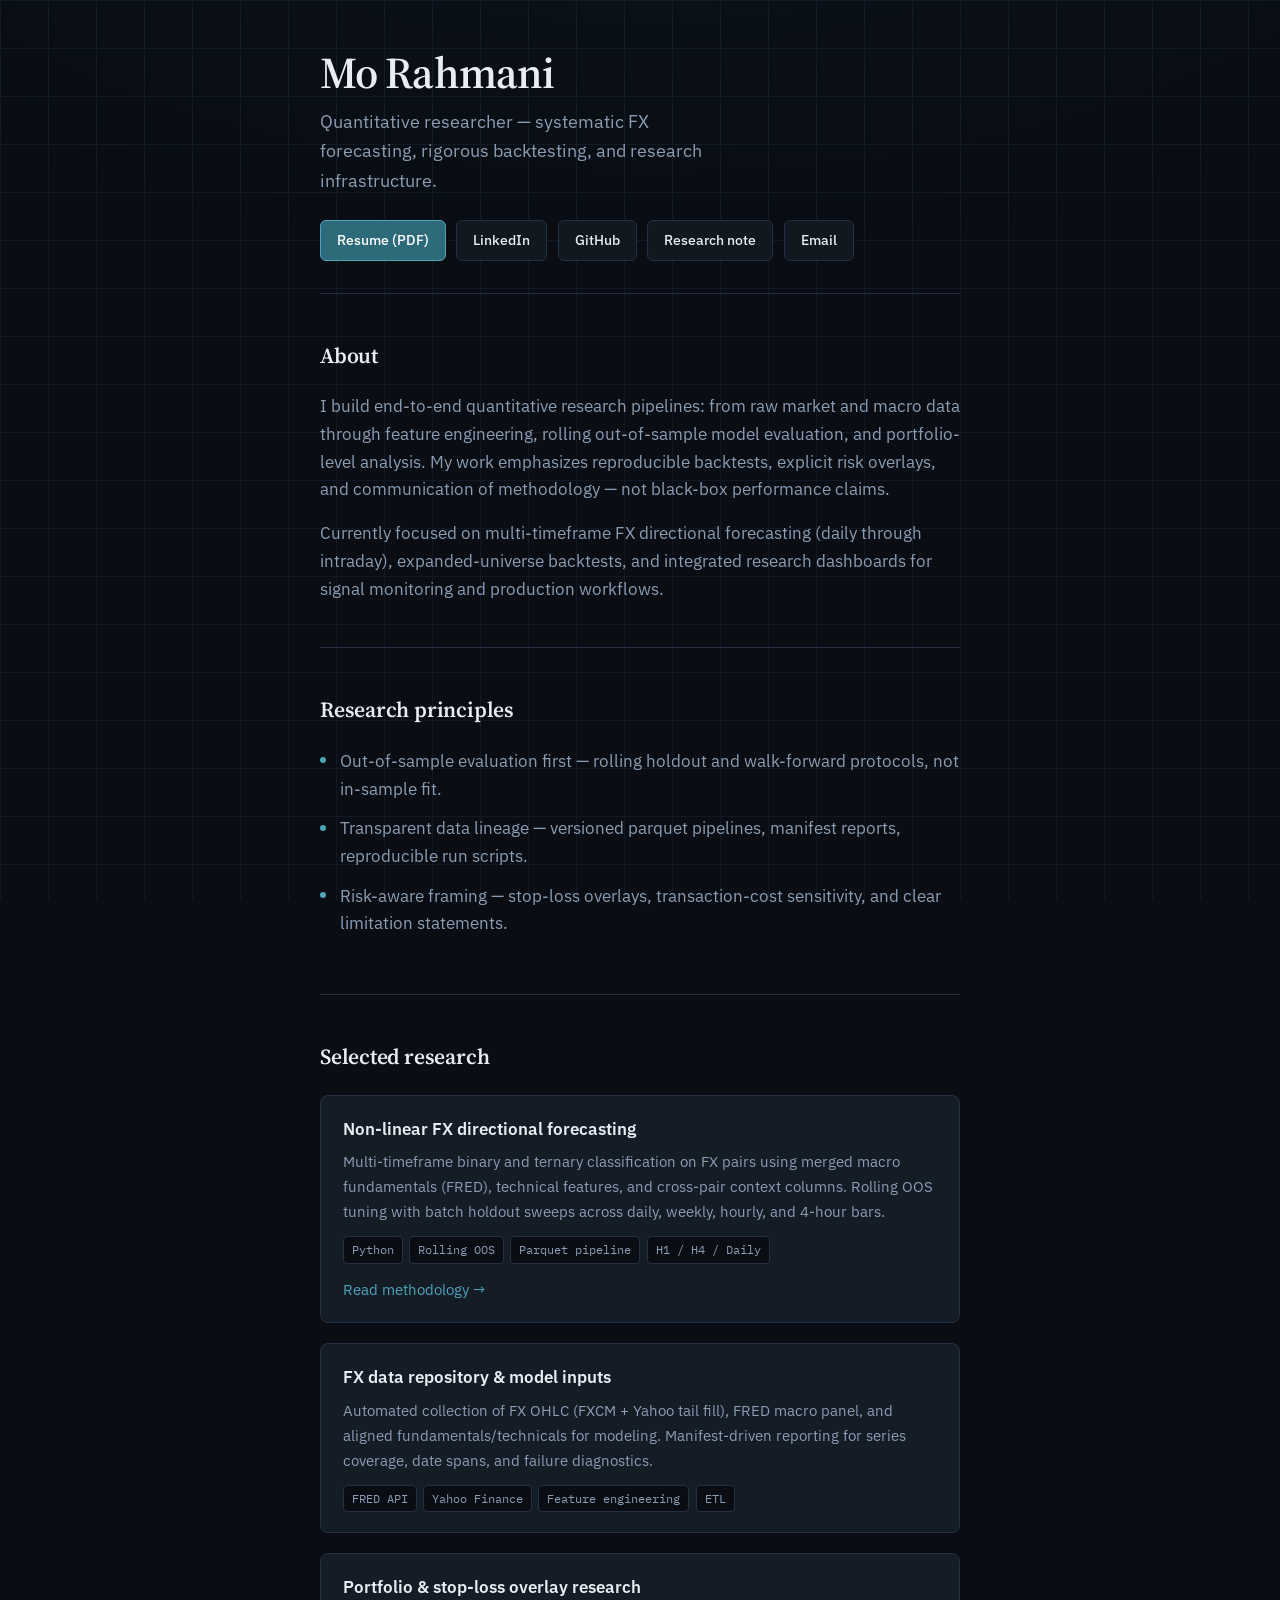
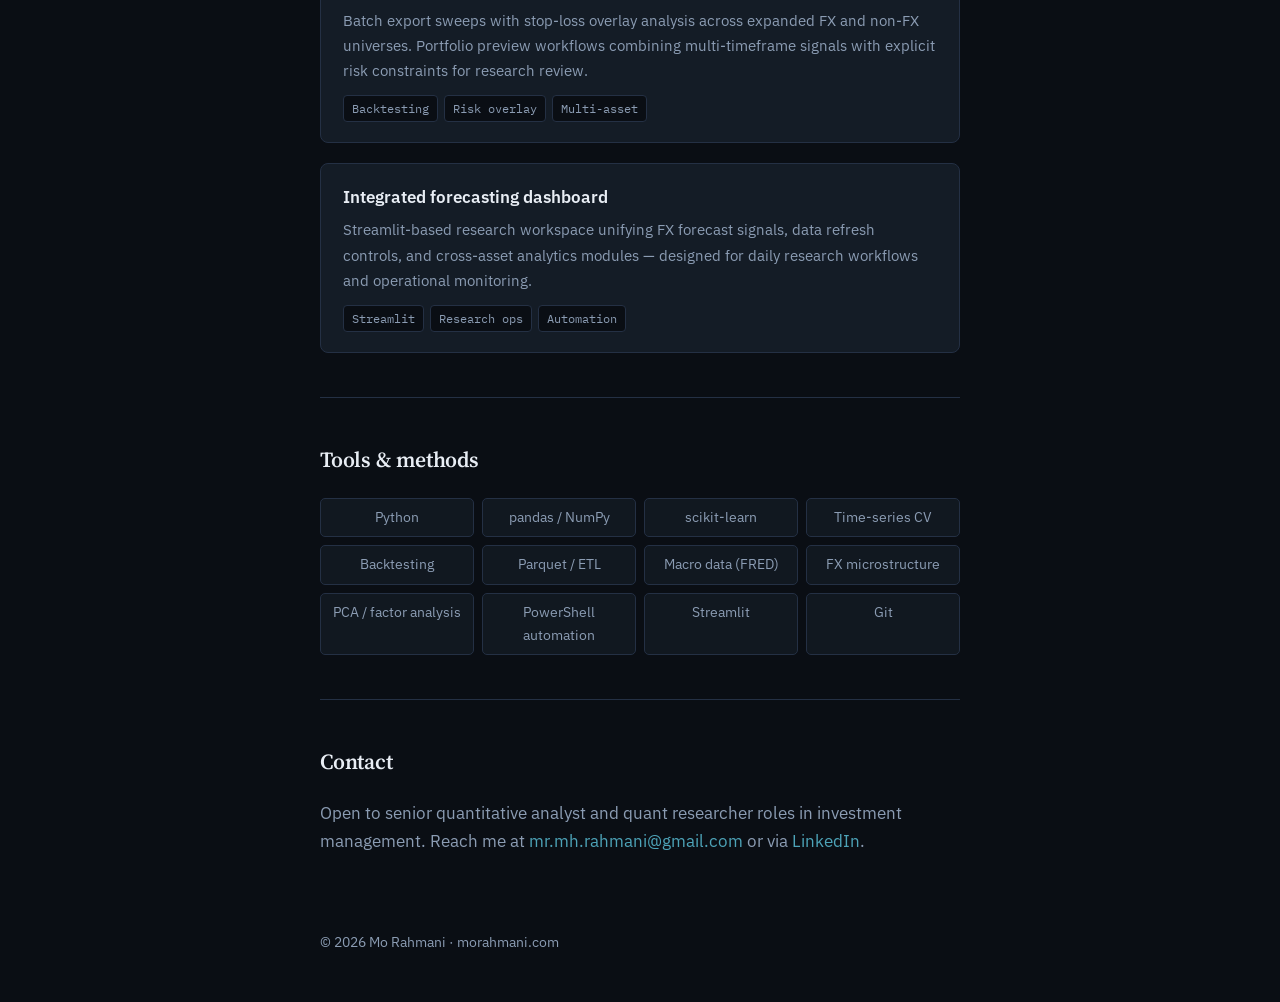
==== website/index.html @ 46ac47eb "Initial commit — morahmani.com" ====
<!DOCTYPE html>
<html lang="en">
<head>
  <meta charset="UTF-8">
  <meta name="viewport" content="width=device-width, initial-scale=1.0">
  <meta name="description" content="Mo Rahmani — quantitative researcher focused on systematic FX forecasting, backtesting, and portfolio research.">
  <title>Mo Rahmani — Quantitative Research</title>
  <link rel="preconnect" href="https://fonts.googleapis.com">
  <link rel="preconnect" href="https://fonts.gstatic.com" crossorigin>
  <link href="https://fonts.googleapis.com/css2?family=IBM+Plex+Mono:wght@400;500&family=IBM+Plex+Sans:wght@400;500;600&family=Source+Serif+4:opsz,wght@8..60,600&display=swap" rel="stylesheet">
  <link rel="stylesheet" href="css/style.css">
  <link rel="icon" href="data:image/svg+xml,<svg xmlns='http://www.w3.org/2000/svg' viewBox='0 0 100 100'><text y='.9em' font-size='90'>M</text></svg>">
</head>
<body>
  <div class="wrap">
    <header class="site-header">
      <h1>Mo Rahmani</h1>
      <p class="tagline">
        Quantitative researcher — systematic FX forecasting, rigorous backtesting, and research infrastructure.
      </p>
      <nav class="links-row" aria-label="Primary links">
        <!-- Update href values below with your real URLs -->
        <a class="btn btn-primary" href="assets/resume.pdf" download>Resume (PDF)</a>
        <a class="btn" href="https://linkedin.com/in/mo-rahmani-cfa-ma-ms" target="_blank" rel="noopener noreferrer">LinkedIn</a>
        <a class="btn" href="https://github.com/mvincer" target="_blank" rel="noopener noreferrer">GitHub</a>
        <a class="btn" href="research.html">Research note</a>
        <a class="btn" href="mailto:mr.mh.rahmani@gmail.com">Email</a>
      </nav>
    </header>

    <main>
      <section id="about">
        <h2>About</h2>
        <p>
          I build end-to-end quantitative research pipelines: from raw market and macro data
          through feature engineering, rolling out-of-sample model evaluation, and portfolio-level
          analysis. My work emphasizes reproducible backtests, explicit risk overlays, and
          communication of methodology — not black-box performance claims.
        </p>
        <p>
          Currently focused on multi-timeframe FX directional forecasting (daily through intraday),
          expanded-universe backtests, and integrated research dashboards for signal monitoring
          and production workflows.
        </p>
      </section>

      <section id="principles">
        <h2>Research principles</h2>
        <ul class="principles">
          <li>Out-of-sample evaluation first — rolling holdout and walk-forward protocols, not in-sample fit.</li>
          <li>Transparent data lineage — versioned parquet pipelines, manifest reports, reproducible run scripts.</li>
          <li>Risk-aware framing — stop-loss overlays, transaction-cost sensitivity, and clear limitation statements.</li>
        </ul>
      </section>

      <section id="projects">
        <h2>Selected research</h2>
        <div class="projects">

          <article class="project-card">
            <h3>Non-linear FX directional forecasting</h3>
            <p>
              Multi-timeframe binary and ternary classification on FX pairs using merged
              macro fundamentals (FRED), technical features, and cross-pair context columns.
              Rolling OOS tuning with batch holdout sweeps across daily, weekly, hourly, and 4-hour bars.
            </p>
            <div class="tags">
              <span class="tag">Python</span>
              <span class="tag">Rolling OOS</span>
              <span class="tag">Parquet pipeline</span>
              <span class="tag">H1 / H4 / Daily</span>
            </div>
            <p style="margin-top:0.85rem;margin-bottom:0;"><a href="research.html">Read methodology →</a></p>
          </article>

          <article class="project-card">
            <h3>FX data repository &amp; model inputs</h3>
            <p>
              Automated collection of FX OHLC (FXCM + Yahoo tail fill), FRED macro panel,
              and aligned fundamentals/technicals for modeling. Manifest-driven reporting
              for series coverage, date spans, and failure diagnostics.
            </p>
            <div class="tags">
              <span class="tag">FRED API</span>
              <span class="tag">Yahoo Finance</span>
              <span class="tag">Feature engineering</span>
              <span class="tag">ETL</span>
            </div>
          </article>

          <article class="project-card">
            <h3>Portfolio &amp; stop-loss overlay research</h3>
            <p>
              Batch export sweeps with stop-loss overlay analysis across expanded FX and
              non-FX universes. Portfolio preview workflows combining multi-timeframe signals
              with explicit risk constraints for research review.
            </p>
            <div class="tags">
              <span class="tag">Backtesting</span>
              <span class="tag">Risk overlay</span>
              <span class="tag">Multi-asset</span>
            </div>
          </article>

          <article class="project-card">
            <h3>Integrated forecasting dashboard</h3>
            <p>
              Streamlit-based research workspace unifying FX forecast signals, data refresh
              controls, and cross-asset analytics modules — designed for daily research
              workflows and operational monitoring.
            </p>
            <div class="tags">
              <span class="tag">Streamlit</span>
              <span class="tag">Research ops</span>
              <span class="tag">Automation</span>
            </div>
          </article>

        </div>
      </section>

      <section id="skills">
        <h2>Tools &amp; methods</h2>
        <div class="skills-grid">
          <span class="skill">Python</span>
          <span class="skill">pandas / NumPy</span>
          <span class="skill">scikit-learn</span>
          <span class="skill">Time-series CV</span>
          <span class="skill">Backtesting</span>
          <span class="skill">Parquet / ETL</span>
          <span class="skill">Macro data (FRED)</span>
          <span class="skill">FX microstructure</span>
          <span class="skill">PCA / factor analysis</span>
          <span class="skill">PowerShell automation</span>
          <span class="skill">Streamlit</span>
          <span class="skill">Git</span>
        </div>
      </section>

      <section id="contact">
        <h2>Contact</h2>
        <p>
          Open to senior quantitative analyst and quant researcher roles in investment management.
          Reach me at <a href="mailto:mr.mh.rahmani@gmail.com">mr.mh.rahmani@gmail.com</a> or via
          <a href="https://linkedin.com/in/mo-rahmani-cfa-ma-ms" target="_blank" rel="noopener noreferrer">LinkedIn</a>.
        </p>
      </section>
    </main>

    <footer class="site-footer">
      <p>&copy; <span id="year"></span> Mo Rahmani · <a href="https://morahmani.com">morahmani.com</a></p>
    </footer>
  </div>

  <script>
    document.getElementById("year").textContent = new Date().getFullYear();
  </script>
</body>
</html>
---- website/css/style.css ----
/* morahmani.com — quantitative research portfolio */

:root {
  --bg: #0a0e14;
  --bg-elevated: #111820;
  --bg-card: #141c26;
  --border: #243044;
  --text: #e8edf4;
  --text-muted: #8b9cb3;
  --accent: #4da3b8;
  --accent-dim: #2d6b7a;
  --accent-glow: rgba(77, 163, 184, 0.12);
  --serif: "Source Serif 4", Georgia, "Times New Roman", serif;
  --sans: "IBM Plex Sans", system-ui, -apple-system, sans-serif;
  --mono: "IBM Plex Mono", ui-monospace, monospace;
  --max-width: 720px;
  --page-padding: clamp(1.25rem, 4vw, 2.5rem);
}

*,
*::before,
*::after {
  box-sizing: border-box;
}

html {
  scroll-behavior: smooth;
}

body {
  margin: 0;
  font-family: var(--sans);
  font-size: 1.05rem;
  line-height: 1.65;
  color: var(--text);
  background: var(--bg);
  -webkit-font-smoothing: antialiased;
}

body::before {
  content: "";
  position: fixed;
  inset: 0;
  background:
    radial-gradient(ellipse 80% 50% at 50% -20%, var(--accent-glow), transparent),
    linear-gradient(var(--border) 1px, transparent 1px),
    linear-gradient(90deg, var(--border) 1px, transparent 1px);
  background-size: 100% 100%, 48px 48px, 48px 48px;
  opacity: 0.35;
  pointer-events: none;
  z-index: -1;
}

a {
  color: var(--accent);
  text-decoration: none;
  transition: color 0.15s ease;
}

a:hover {
  color: #6ec4d6;
}

.wrap {
  max-width: var(--max-width);
  margin: 0 auto;
  padding: 0 var(--page-padding);
}

/* Header */

.site-header {
  padding: 3rem 0 2rem;
  border-bottom: 1px solid var(--border);
}

.site-header h1 {
  font-family: var(--serif);
  font-size: clamp(2rem, 5vw, 2.75rem);
  font-weight: 600;
  letter-spacing: -0.02em;
  margin: 0 0 0.5rem;
  line-height: 1.15;
}

.tagline {
  font-size: 1.125rem;
  color: var(--text-muted);
  margin: 0 0 1.5rem;
  max-width: 36ch;
}

.links-row {
  display: flex;
  flex-wrap: wrap;
  gap: 0.65rem;
}

.btn {
  display: inline-flex;
  align-items: center;
  gap: 0.4rem;
  padding: 0.5rem 1rem;
  font-family: var(--sans);
  font-size: 0.875rem;
  font-weight: 500;
  border-radius: 6px;
  border: 1px solid var(--border);
  background: var(--bg-elevated);
  color: var(--text);
  transition: border-color 0.15s, background 0.15s;
}

.btn:hover {
  border-color: var(--accent-dim);
  background: var(--bg-card);
  color: var(--text);
}

.btn-primary {
  background: var(--accent-dim);
  border-color: var(--accent);
  color: #fff;
}

.btn-primary:hover {
  background: var(--accent);
  border-color: var(--accent);
  color: #fff;
}

/* Sections */

section {
  padding: 2.75rem 0;
  border-bottom: 1px solid var(--border);
}

section:last-of-type {
  border-bottom: none;
}

h2 {
  font-family: var(--serif);
  font-size: 1.35rem;
  font-weight: 600;
  margin: 0 0 1.25rem;
  color: var(--text);
  letter-spacing: -0.01em;
}

h3 {
  font-family: var(--sans);
  font-size: 1.05rem;
  font-weight: 600;
  margin: 0 0 0.35rem;
}

p {
  margin: 0 0 1rem;
  color: var(--text-muted);
}

p:last-child {
  margin-bottom: 0;
}

/* Principles */

.principles {
  list-style: none;
  padding: 0;
  margin: 0;
}

.principles li {
  position: relative;
  padding-left: 1.25rem;
  margin-bottom: 0.75rem;
  color: var(--text-muted);
}

.principles li::before {
  content: "";
  position: absolute;
  left: 0;
  top: 0.55em;
  width: 6px;
  height: 6px;
  border-radius: 50%;
  background: var(--accent);
}

/* Project cards */

.projects {
  display: flex;
  flex-direction: column;
  gap: 1.25rem;
}

.project-card {
  padding: 1.25rem 1.35rem;
  background: var(--bg-card);
  border: 1px solid var(--border);
  border-radius: 8px;
  transition: border-color 0.2s;
}

.project-card:hover {
  border-color: var(--accent-dim);
}

.project-card p {
  font-size: 0.95rem;
  margin-bottom: 0.75rem;
}

.tags {
  display: flex;
  flex-wrap: wrap;
  gap: 0.4rem;
}

.tag {
  font-family: var(--mono);
  font-size: 0.72rem;
  padding: 0.2rem 0.5rem;
  border-radius: 4px;
  background: var(--bg);
  border: 1px solid var(--border);
  color: var(--text-muted);
}

/* Skills grid */

.skills-grid {
  display: grid;
  grid-template-columns: repeat(auto-fill, minmax(140px, 1fr));
  gap: 0.5rem;
}

.skill {
  font-size: 0.875rem;
  padding: 0.45rem 0.65rem;
  background: var(--bg-elevated);
  border: 1px solid var(--border);
  border-radius: 5px;
  color: var(--text-muted);
  text-align: center;
}

/* Footer */

.site-footer {
  padding: 2rem 0 3rem;
  font-size: 0.875rem;
  color: var(--text-muted);
}

.site-footer a {
  color: var(--text-muted);
}

.site-footer a:hover {
  color: var(--accent);
}

@media (max-width: 480px) {
  .site-header {
    padding-top: 2rem;
  }

  .links-row {
    flex-direction: column;
  }

  .btn {
    justify-content: center;
  }
}
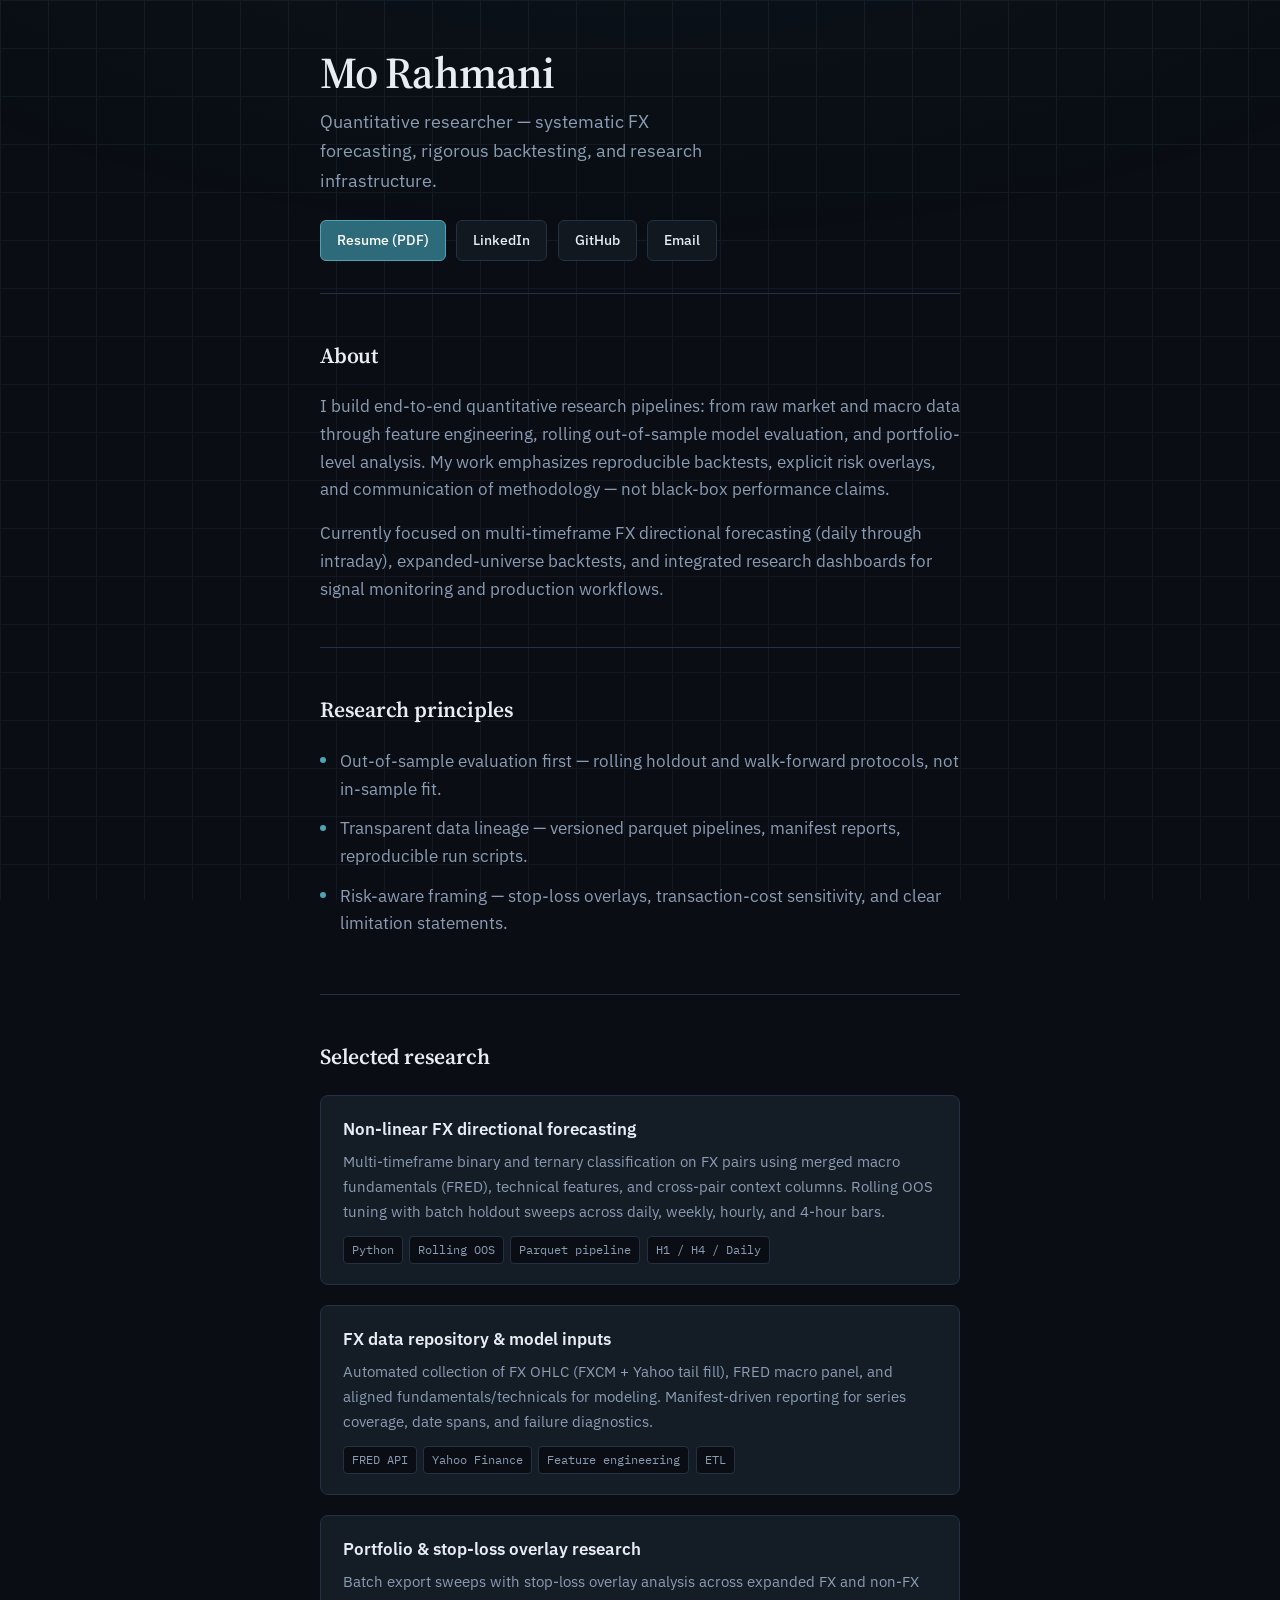
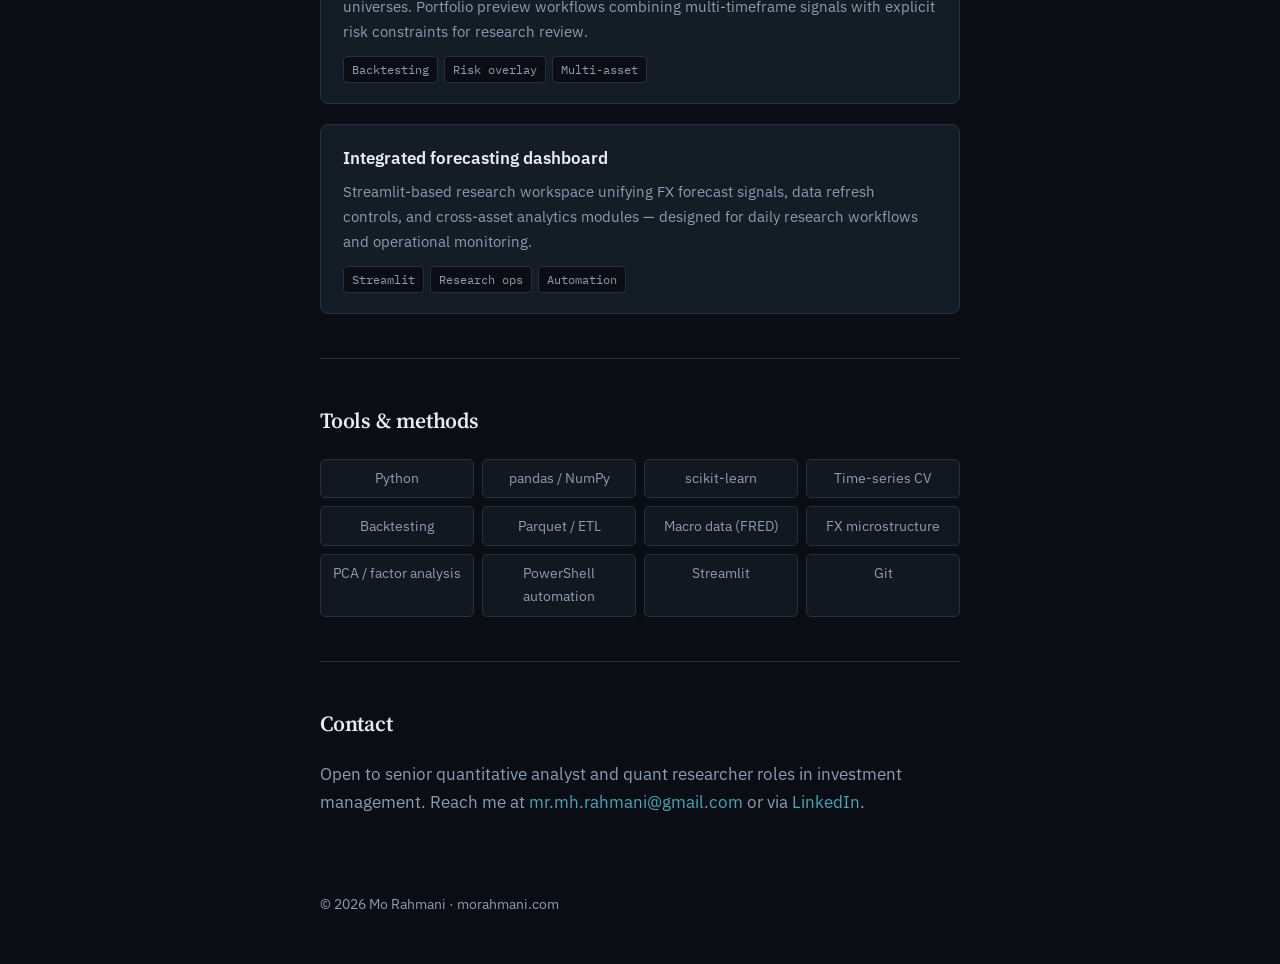
==== commit ad2b4c86: "Remove research note — keep site public-safe Co-authored-by: Cursor <cursoragent@cursor.com>" ====
--- a/website/index.html
+++ b/website/index.html
@@ -23,7 +23,6 @@
         <a class="btn btn-primary" href="assets/resume.pdf" download>Resume (PDF)</a>
         <a class="btn" href="https://linkedin.com/in/mo-rahmani-cfa-ma-ms" target="_blank" rel="noopener noreferrer">LinkedIn</a>
         <a class="btn" href="https://github.com/mvincer" target="_blank" rel="noopener noreferrer">GitHub</a>
-        <a class="btn" href="research.html">Research note</a>
         <a class="btn" href="mailto:mr.mh.rahmani@gmail.com">Email</a>
       </nav>
     </header>
@@ -70,7 +69,6 @@
               <span class="tag">Parquet pipeline</span>
               <span class="tag">H1 / H4 / Daily</span>
             </div>
-            <p style="margin-top:0.85rem;margin-bottom:0;"><a href="research.html">Read methodology →</a></p>
           </article>
 
           <article class="project-card">
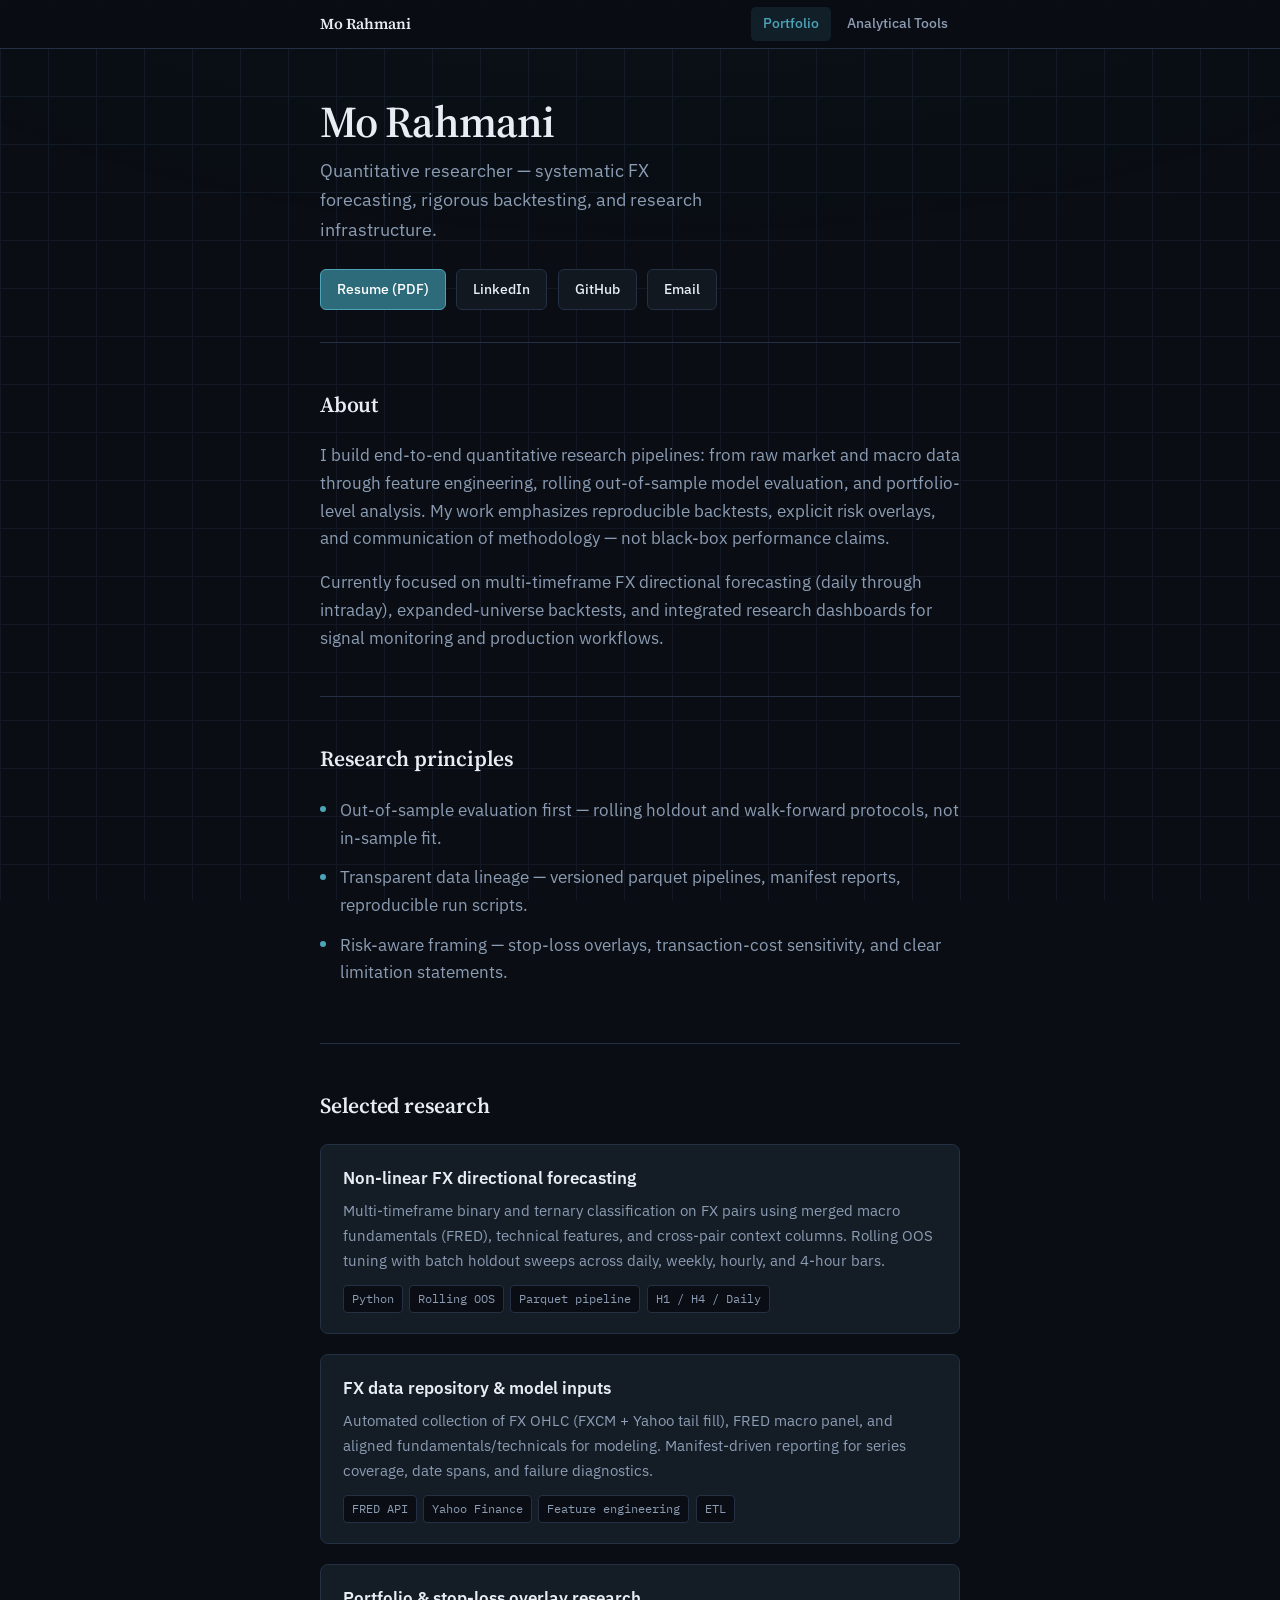
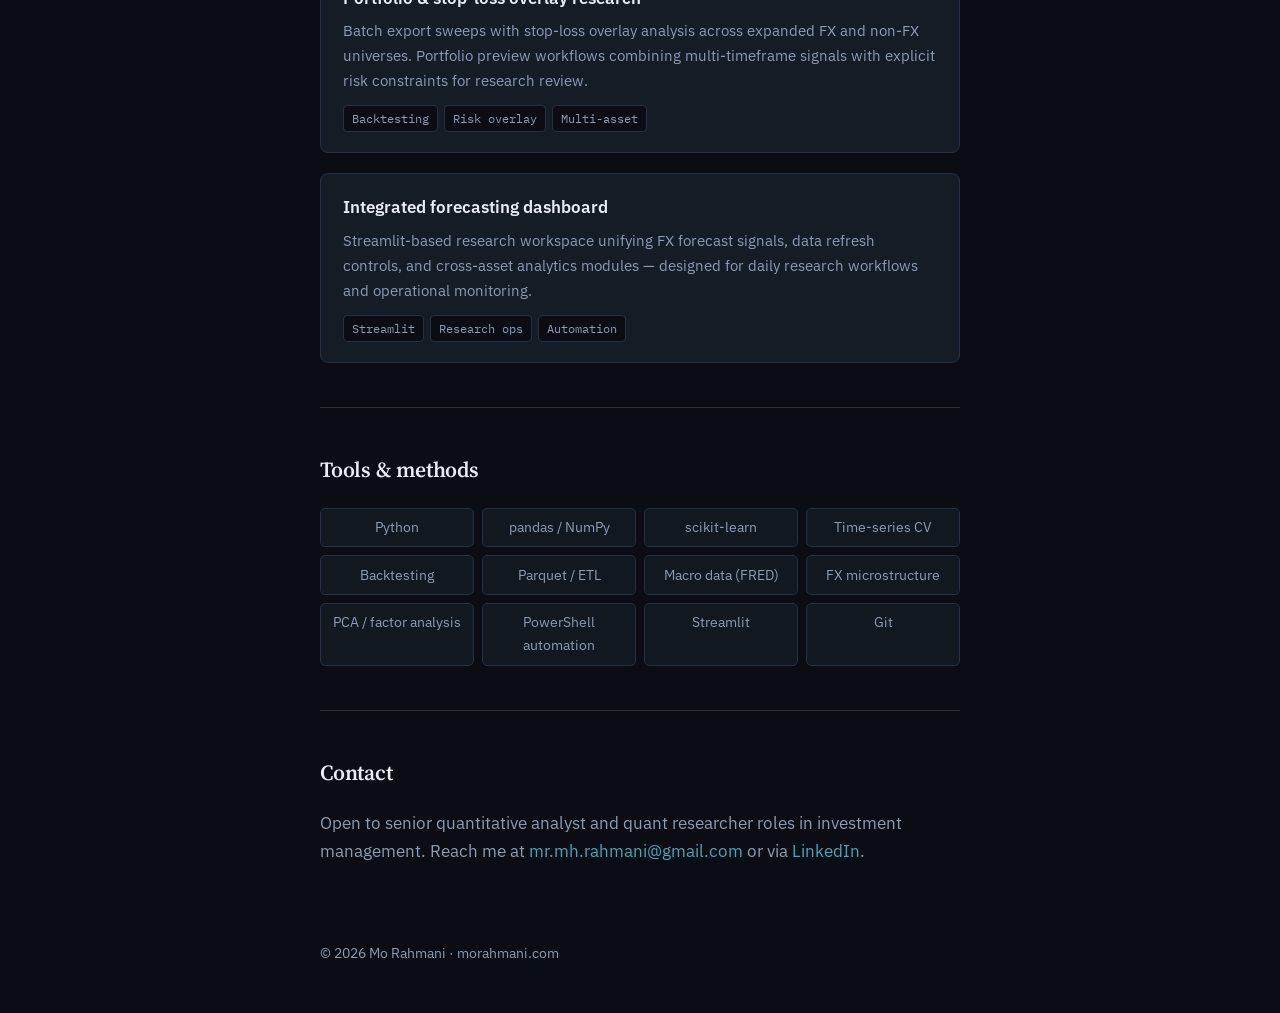
==== commit 8bf6898a: "Add Analytical Tools page and site nav Co-authored-by: Cursor <cursoragent@cursor.com>" ====
--- a/website/index.html
+++ b/website/index.html
@@ -12,6 +12,15 @@
   <link rel="icon" href="data:image/svg+xml,<svg xmlns='http://www.w3.org/2000/svg' viewBox='0 0 100 100'><text y='.9em' font-size='90'>M</text></svg>">
 </head>
 <body>
+  <nav class="site-nav" aria-label="Site navigation">
+    <div class="wrap nav-inner">
+      <a class="nav-logo" href="index.html">Mo Rahmani</a>
+      <div class="nav-links">
+        <a href="index.html" class="nav-link active">Portfolio</a>
+        <a href="tools.html" class="nav-link">Analytical Tools</a>
+      </div>
+    </div>
+  </nav>
   <div class="wrap">
     <header class="site-header">
       <h1>Mo Rahmani</h1>
--- a/website/css/style.css
+++ b/website/css/style.css
@@ -67,6 +67,60 @@
   padding: 0 var(--page-padding);
 }
 
+/* Site nav */
+
+.site-nav {
+  position: sticky;
+  top: 0;
+  z-index: 100;
+  background: rgba(10, 14, 20, 0.92);
+  backdrop-filter: blur(8px);
+  border-bottom: 1px solid var(--border);
+}
+
+.nav-inner {
+  display: flex;
+  align-items: center;
+  justify-content: space-between;
+  height: 3rem;
+}
+
+.nav-logo {
+  font-family: var(--serif);
+  font-size: 0.95rem;
+  font-weight: 600;
+  color: var(--text);
+  letter-spacing: -0.01em;
+}
+
+.nav-logo:hover {
+  color: var(--accent);
+}
+
+.nav-links {
+  display: flex;
+  gap: 0.25rem;
+}
+
+.nav-link {
+  font-size: 0.875rem;
+  font-weight: 500;
+  color: var(--text-muted);
+  padding: 0.35rem 0.75rem;
+  border-radius: 5px;
+  transition: background 0.15s, color 0.15s;
+}
+
+.nav-link:hover {
+  background: var(--bg-elevated);
+  color: var(--text);
+}
+
+.nav-link.active {
+  color: var(--accent);
+  background: var(--accent-glow);
+}
+
 /* Header */
 
 .site-header {
@@ -232,6 +286,50 @@
   color: var(--text-muted);
 }
 
+/* Tool cards */
+
+.tool-card .tool-header {
+  display: flex;
+  align-items: baseline;
+  justify-content: space-between;
+  gap: 0.5rem;
+  margin-bottom: 0.35rem;
+}
+
+.tool-link {
+  font-size: 0.8rem;
+  font-weight: 500;
+  white-space: nowrap;
+  color: var(--accent);
+}
+
+.tool-card-soon {
+  opacity: 0.6;
+}
+
+.soon-label {
+  font-family: var(--mono);
+  font-size: 0.72rem;
+  padding: 0.2rem 0.5rem;
+  border-radius: 4px;
+  background: var(--bg);
+  border: 1px solid var(--accent-dim);
+  color: var(--accent);
+  white-space: nowrap;
+}
+
+.badge-coming {
+  font-family: var(--mono);
+  font-size: 0.7rem;
+  padding: 0.15rem 0.45rem;
+  border-radius: 4px;
+  background: var(--accent-glow);
+  border: 1px solid var(--accent-dim);
+  color: var(--accent);
+  vertical-align: middle;
+  margin-left: 0.5rem;
+}
+
 /* Skills grid */
 
 .skills-grid {
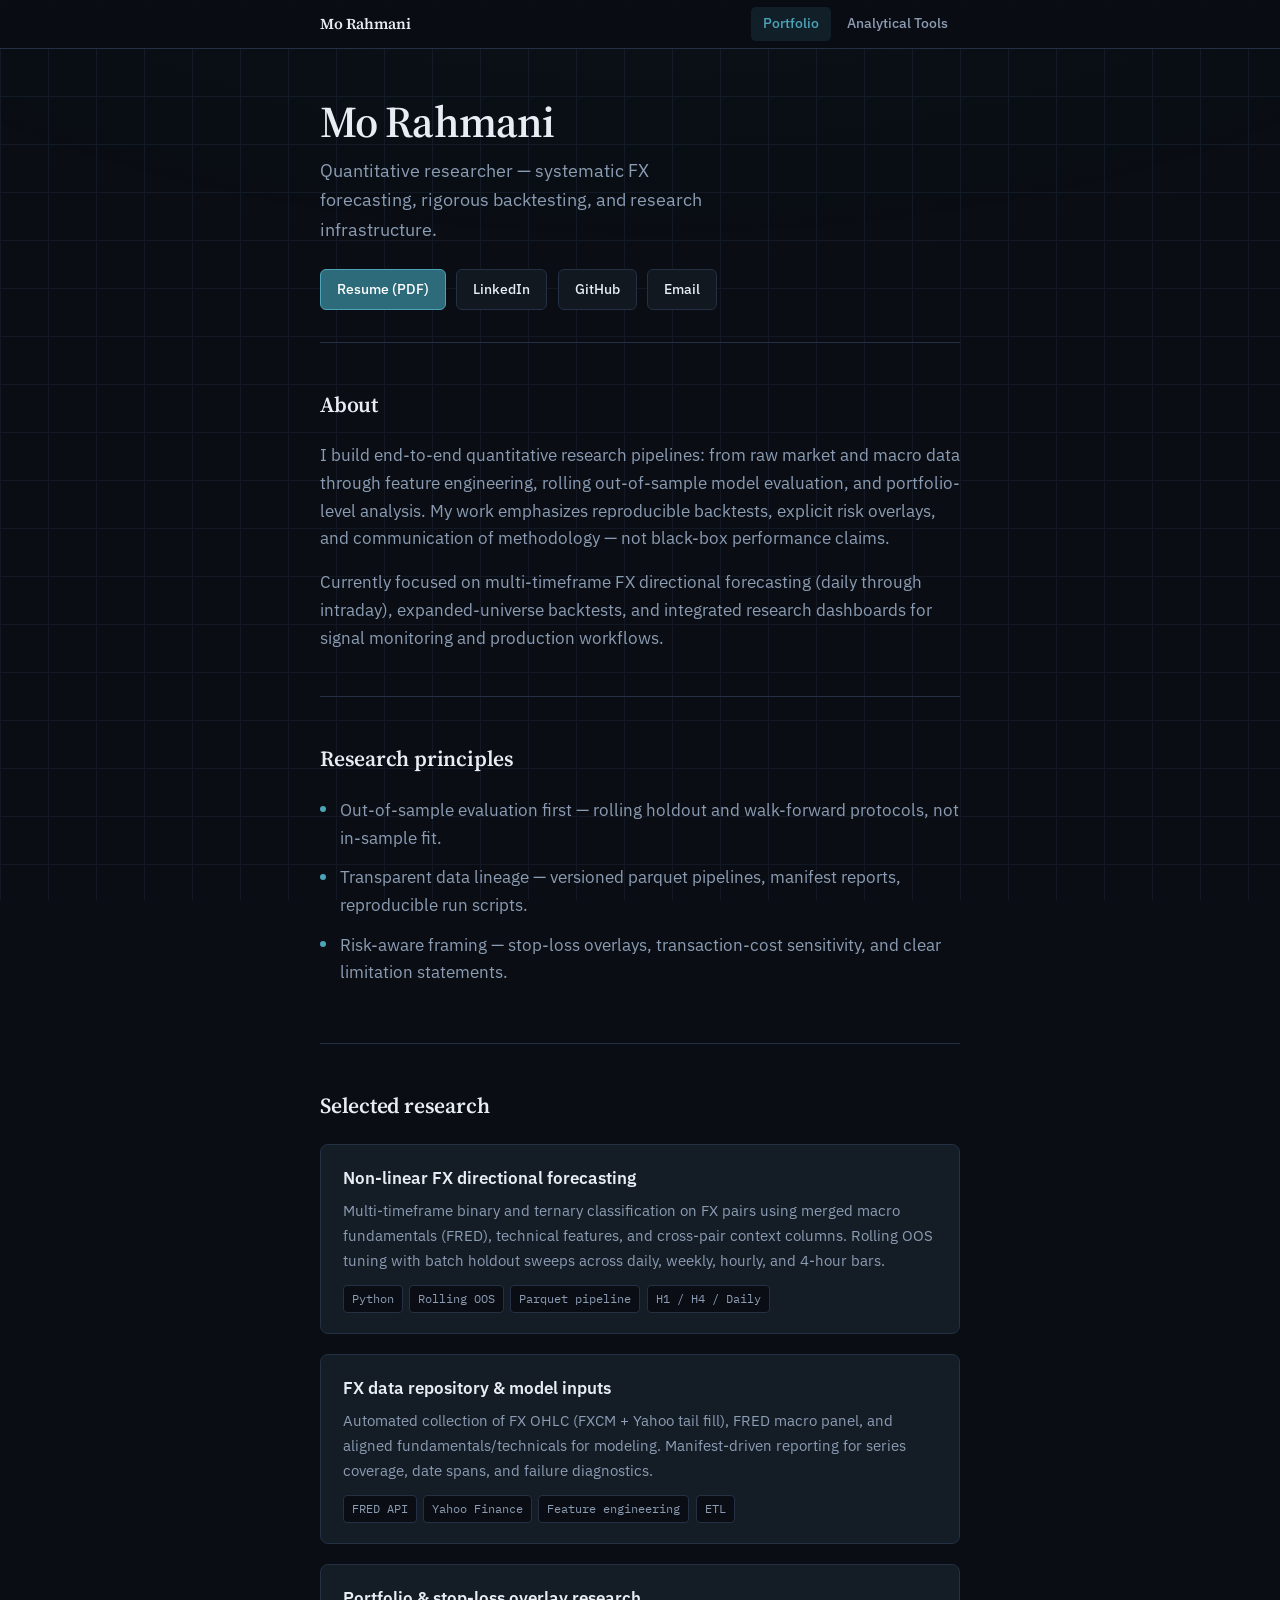
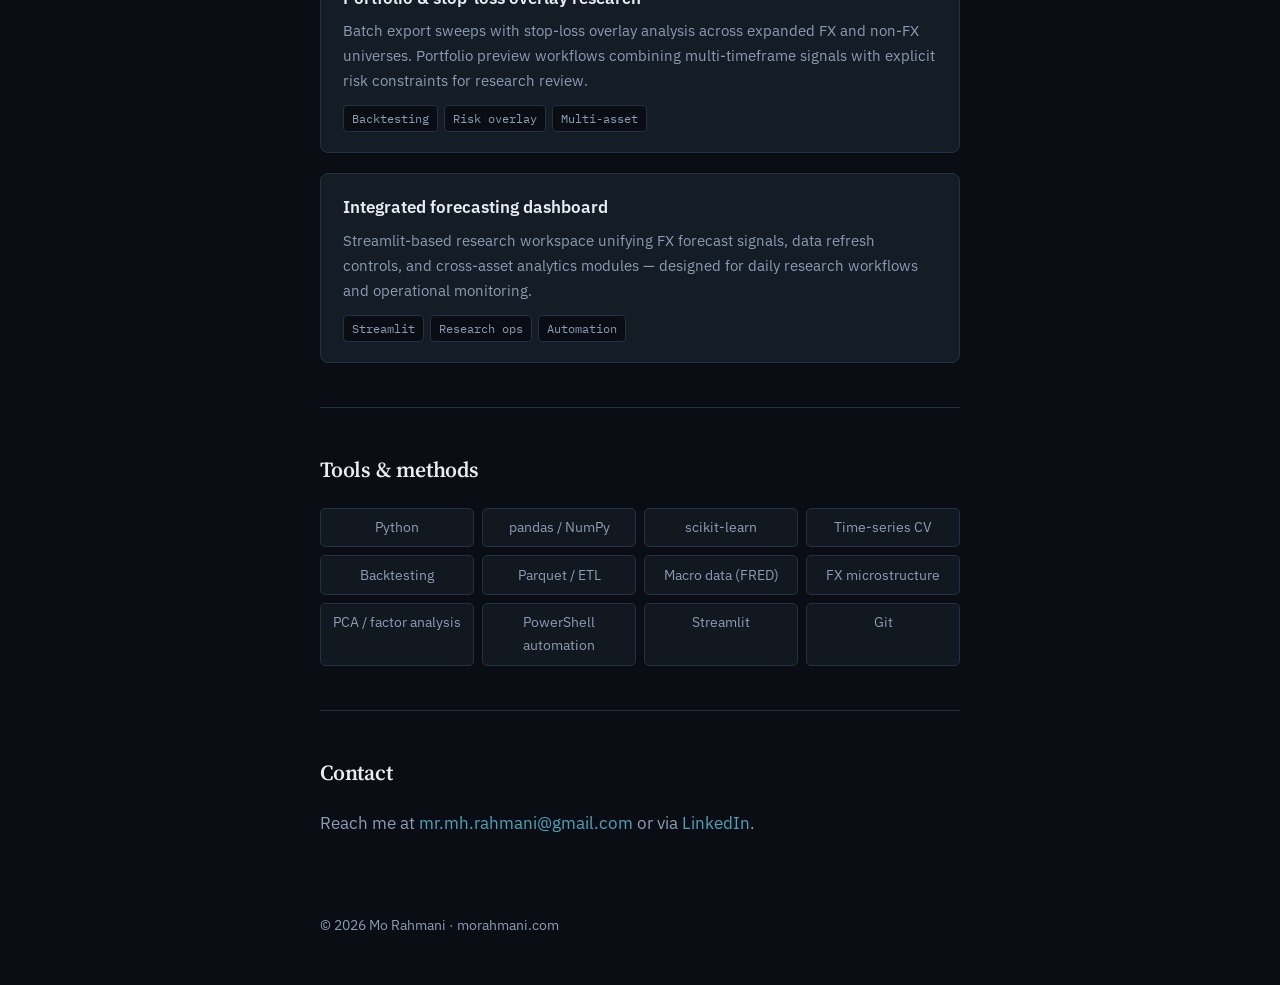
==== commit cdf7c6c3: "Clean up contact section Co-authored-by: Cursor <cursoragent@cursor.com>" ====
--- a/website/index.html
+++ b/website/index.html
@@ -147,7 +147,6 @@
       <section id="contact">
         <h2>Contact</h2>
         <p>
-          Open to senior quantitative analyst and quant researcher roles in investment management.
           Reach me at <a href="mailto:mr.mh.rahmani@gmail.com">mr.mh.rahmani@gmail.com</a> or via
           <a href="https://linkedin.com/in/mo-rahmani-cfa-ma-ms" target="_blank" rel="noopener noreferrer">LinkedIn</a>.
         </p>
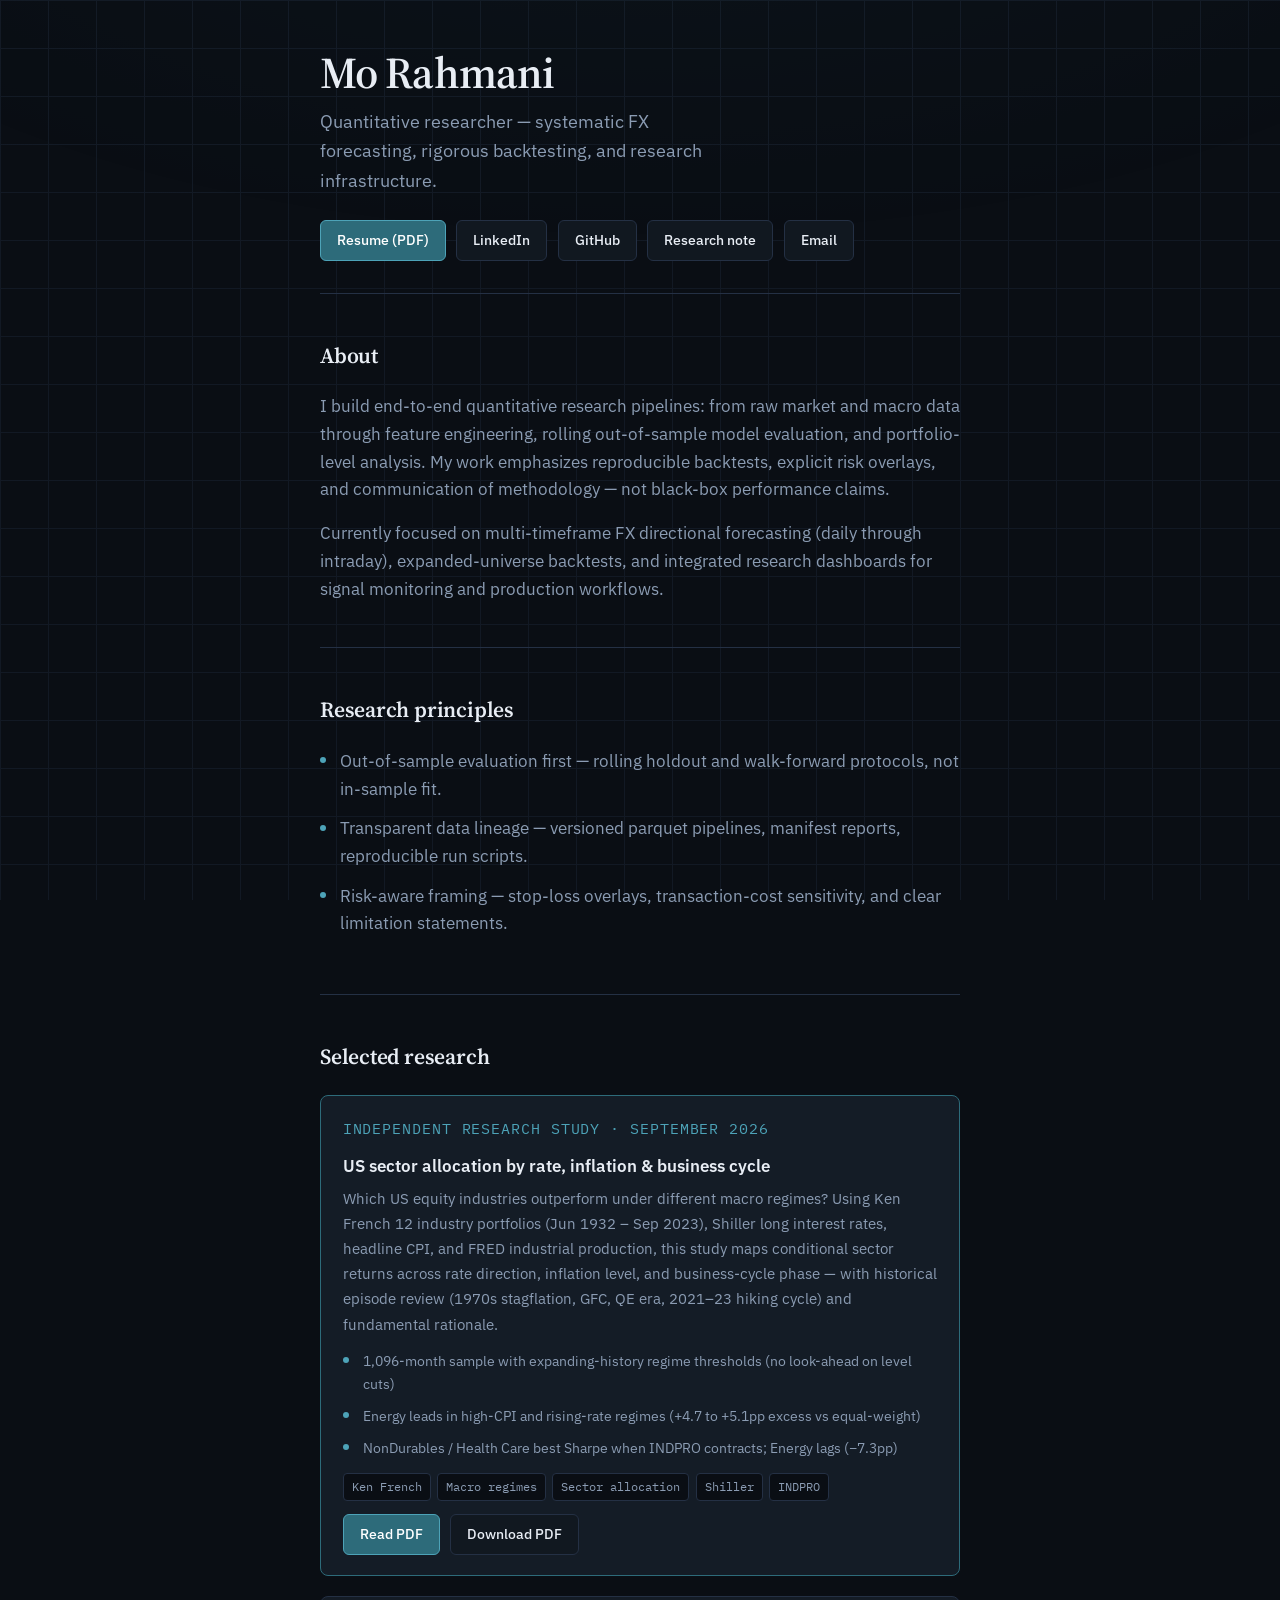
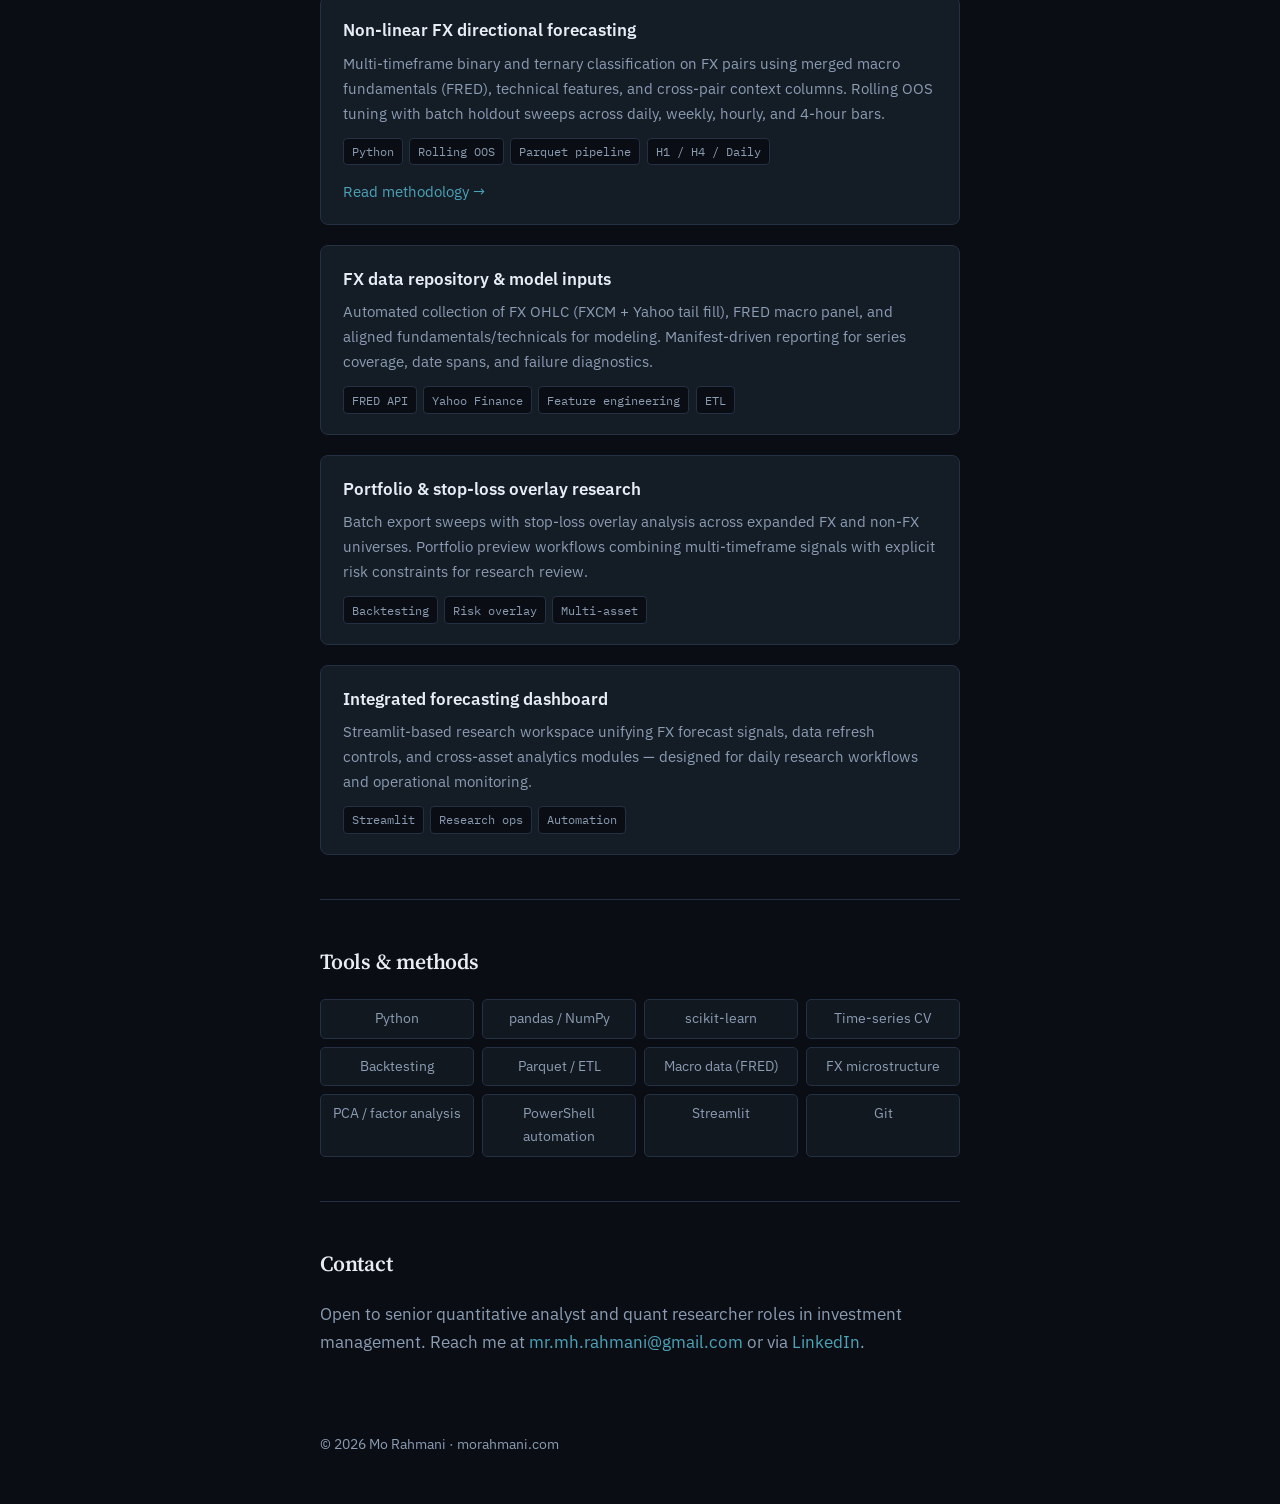
==== commit 26d339ba: "Add US sector regime allocation study to Selected research." ====
--- a/website/index.html
+++ b/website/index.html
@@ -12,15 +12,6 @@
   <link rel="icon" href="data:image/svg+xml,<svg xmlns='http://www.w3.org/2000/svg' viewBox='0 0 100 100'><text y='.9em' font-size='90'>M</text></svg>">
 </head>
 <body>
-  <nav class="site-nav" aria-label="Site navigation">
-    <div class="wrap nav-inner">
-      <a class="nav-logo" href="index.html">Mo Rahmani</a>
-      <div class="nav-links">
-        <a href="index.html" class="nav-link active">Portfolio</a>
-        <a href="tools.html" class="nav-link">Analytical Tools</a>
-      </div>
-    </div>
-  </nav>
   <div class="wrap">
     <header class="site-header">
       <h1>Mo Rahmani</h1>
@@ -32,6 +23,7 @@
         <a class="btn btn-primary" href="assets/resume.pdf" download>Resume (PDF)</a>
         <a class="btn" href="https://linkedin.com/in/mo-rahmani-cfa-ma-ms" target="_blank" rel="noopener noreferrer">LinkedIn</a>
         <a class="btn" href="https://github.com/mvincer" target="_blank" rel="noopener noreferrer">GitHub</a>
+        <a class="btn" href="research.html">Research note</a>
         <a class="btn" href="mailto:mr.mh.rahmani@gmail.com">Email</a>
       </nav>
     </header>
@@ -65,6 +57,34 @@
         <h2>Selected research</h2>
         <div class="projects">
 
+          <article class="project-card project-card-featured">
+            <p class="project-label">Independent research study · September 2026</p>
+            <h3>US sector allocation by rate, inflation &amp; business cycle</h3>
+            <p>
+              Which US equity industries outperform under different macro regimes? Using Ken French
+              12 industry portfolios (Jun 1932 – Sep 2023), Shiller long interest rates, headline CPI,
+              and FRED industrial production, this study maps conditional sector returns across rate
+              direction, inflation level, and business-cycle phase — with historical episode review
+              (1970s stagflation, GFC, QE era, 2021–23 hiking cycle) and fundamental rationale.
+            </p>
+            <ul class="principles project-highlights">
+              <li>1,096-month sample with expanding-history regime thresholds (no look-ahead on level cuts)</li>
+              <li>Energy leads in high-CPI and rising-rate regimes (+4.7 to +5.1pp excess vs equal-weight)</li>
+              <li>NonDurables / Health Care best Sharpe when INDPRO contracts; Energy lags (−7.3pp)</li>
+            </ul>
+            <div class="tags">
+              <span class="tag">Ken French</span>
+              <span class="tag">Macro regimes</span>
+              <span class="tag">Sector allocation</span>
+              <span class="tag">Shiller</span>
+              <span class="tag">INDPRO</span>
+            </div>
+            <div class="project-actions">
+              <a class="btn btn-primary" href="assets/studies/us-sector-regime-allocation.pdf" target="_blank" rel="noopener noreferrer">Read PDF</a>
+              <a class="btn" href="assets/studies/us-sector-regime-allocation.pdf" download>Download PDF</a>
+            </div>
+          </article>
+
           <article class="project-card">
             <h3>Non-linear FX directional forecasting</h3>
             <p>
@@ -78,6 +98,7 @@
               <span class="tag">Parquet pipeline</span>
               <span class="tag">H1 / H4 / Daily</span>
             </div>
+            <p style="margin-top:0.85rem;margin-bottom:0;"><a href="research.html">Read methodology →</a></p>
           </article>
 
           <article class="project-card">
@@ -147,6 +168,7 @@
       <section id="contact">
         <h2>Contact</h2>
         <p>
+          Open to senior quantitative analyst and quant researcher roles in investment management.
           Reach me at <a href="mailto:mr.mh.rahmani@gmail.com">mr.mh.rahmani@gmail.com</a> or via
           <a href="https://linkedin.com/in/mo-rahmani-cfa-ma-ms" target="_blank" rel="noopener noreferrer">LinkedIn</a>.
         </p>
--- a/website/css/style.css
+++ b/website/css/style.css
@@ -67,60 +67,6 @@
   padding: 0 var(--page-padding);
 }
 
-/* Site nav */
-
-.site-nav {
-  position: sticky;
-  top: 0;
-  z-index: 100;
-  background: rgba(10, 14, 20, 0.92);
-  backdrop-filter: blur(8px);
-  border-bottom: 1px solid var(--border);
-}
-
-.nav-inner {
-  display: flex;
-  align-items: center;
-  justify-content: space-between;
-  height: 3rem;
-}
-
-.nav-logo {
-  font-family: var(--serif);
-  font-size: 0.95rem;
-  font-weight: 600;
-  color: var(--text);
-  letter-spacing: -0.01em;
-}
-
-.nav-logo:hover {
-  color: var(--accent);
-}
-
-.nav-links {
-  display: flex;
-  gap: 0.25rem;
-}
-
-.nav-link {
-  font-size: 0.875rem;
-  font-weight: 500;
-  color: var(--text-muted);
-  padding: 0.35rem 0.75rem;
-  border-radius: 5px;
-  transition: background 0.15s, color 0.15s;
-}
-
-.nav-link:hover {
-  background: var(--bg-elevated);
-  color: var(--text);
-}
-
-.nav-link.active {
-  color: var(--accent);
-  background: var(--accent-glow);
-}
-
 /* Header */
 
 .site-header {
@@ -270,6 +216,35 @@
   margin-bottom: 0.75rem;
 }
 
+.project-card-featured {
+  border-color: var(--accent-dim);
+}
+
+.project-label {
+  font-family: var(--mono);
+  font-size: 0.72rem;
+  text-transform: uppercase;
+  letter-spacing: 0.06em;
+  color: var(--accent);
+  margin: 0 0 0.5rem;
+}
+
+.project-highlights {
+  margin: 0.5rem 0 0.85rem;
+}
+
+.project-highlights li {
+  font-size: 0.9rem;
+  margin-bottom: 0.5rem;
+}
+
+.project-actions {
+  display: flex;
+  flex-wrap: wrap;
+  gap: 0.65rem;
+  margin-top: 0.85rem;
+}
+
 .tags {
   display: flex;
   flex-wrap: wrap;
@@ -286,50 +261,6 @@
   color: var(--text-muted);
 }
 
-/* Tool cards */
-
-.tool-card .tool-header {
-  display: flex;
-  align-items: baseline;
-  justify-content: space-between;
-  gap: 0.5rem;
-  margin-bottom: 0.35rem;
-}
-
-.tool-link {
-  font-size: 0.8rem;
-  font-weight: 500;
-  white-space: nowrap;
-  color: var(--accent);
-}
-
-.tool-card-soon {
-  opacity: 0.6;
-}
-
-.soon-label {
-  font-family: var(--mono);
-  font-size: 0.72rem;
-  padding: 0.2rem 0.5rem;
-  border-radius: 4px;
-  background: var(--bg);
-  border: 1px solid var(--accent-dim);
-  color: var(--accent);
-  white-space: nowrap;
-}
-
-.badge-coming {
-  font-family: var(--mono);
-  font-size: 0.7rem;
-  padding: 0.15rem 0.45rem;
-  border-radius: 4px;
-  background: var(--accent-glow);
-  border: 1px solid var(--accent-dim);
-  color: var(--accent);
-  vertical-align: middle;
-  margin-left: 0.5rem;
-}
-
 /* Skills grid */
 
 .skills-grid {
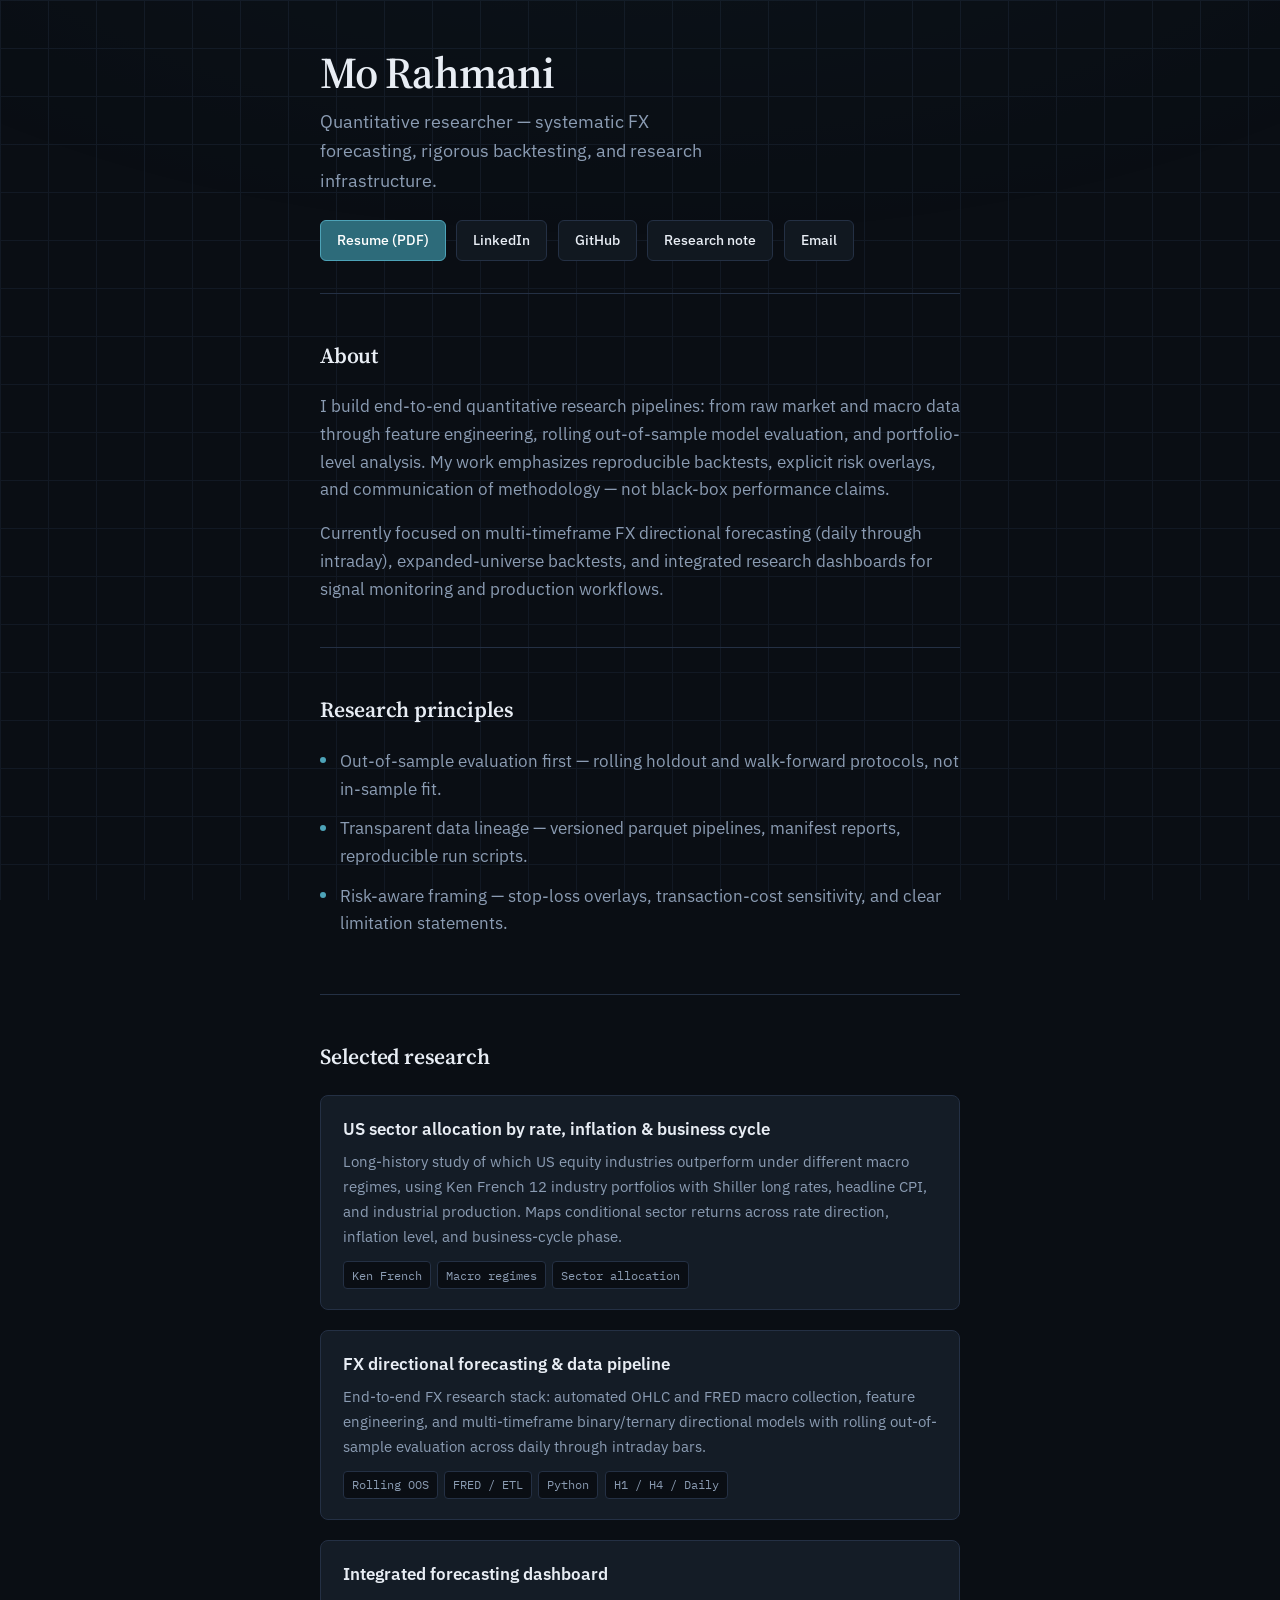
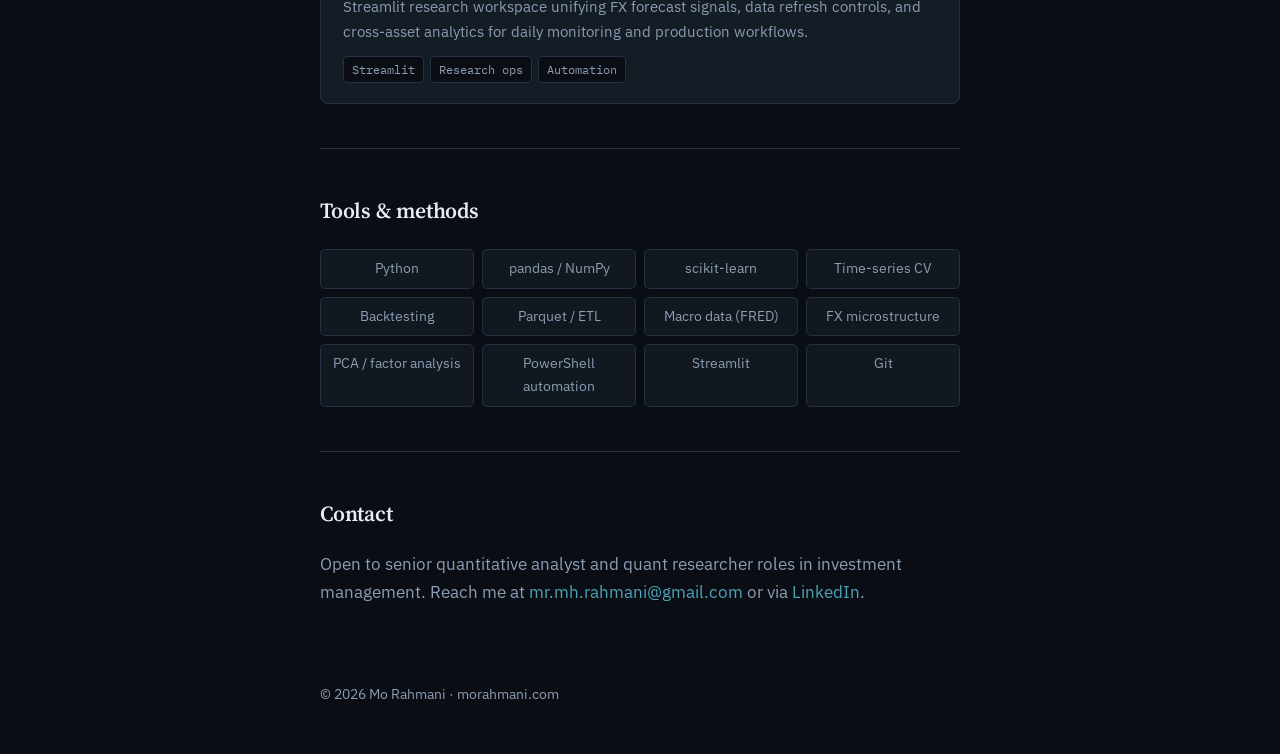
==== commit 3f44a575: "Simplify Selected research: brief intros only, no downloads." ====
--- a/website/index.html
+++ b/website/index.html
@@ -57,85 +57,41 @@
         <h2>Selected research</h2>
         <div class="projects">
 
-          <article class="project-card project-card-featured">
-            <p class="project-label">Independent research study · September 2026</p>
+          <article class="project-card">
             <h3>US sector allocation by rate, inflation &amp; business cycle</h3>
             <p>
-              Which US equity industries outperform under different macro regimes? Using Ken French
-              12 industry portfolios (Jun 1932 – Sep 2023), Shiller long interest rates, headline CPI,
-              and FRED industrial production, this study maps conditional sector returns across rate
-              direction, inflation level, and business-cycle phase — with historical episode review
-              (1970s stagflation, GFC, QE era, 2021–23 hiking cycle) and fundamental rationale.
+              Long-history study of which US equity industries outperform under different macro
+              regimes, using Ken French 12 industry portfolios with Shiller long rates, headline CPI,
+              and industrial production. Maps conditional sector returns across rate direction,
+              inflation level, and business-cycle phase.
             </p>
-            <ul class="principles project-highlights">
-              <li>1,096-month sample with expanding-history regime thresholds (no look-ahead on level cuts)</li>
-              <li>Energy leads in high-CPI and rising-rate regimes (+4.7 to +5.1pp excess vs equal-weight)</li>
-              <li>NonDurables / Health Care best Sharpe when INDPRO contracts; Energy lags (−7.3pp)</li>
-            </ul>
             <div class="tags">
               <span class="tag">Ken French</span>
               <span class="tag">Macro regimes</span>
               <span class="tag">Sector allocation</span>
-              <span class="tag">Shiller</span>
-              <span class="tag">INDPRO</span>
-            </div>
-            <div class="project-actions">
-              <a class="btn btn-primary" href="assets/studies/us-sector-regime-allocation.pdf" target="_blank" rel="noopener noreferrer">Read PDF</a>
-              <a class="btn" href="assets/studies/us-sector-regime-allocation.pdf" download>Download PDF</a>
             </div>
           </article>
 
           <article class="project-card">
-            <h3>Non-linear FX directional forecasting</h3>
+            <h3>FX directional forecasting &amp; data pipeline</h3>
             <p>
-              Multi-timeframe binary and ternary classification on FX pairs using merged
-              macro fundamentals (FRED), technical features, and cross-pair context columns.
-              Rolling OOS tuning with batch holdout sweeps across daily, weekly, hourly, and 4-hour bars.
+              End-to-end FX research stack: automated OHLC and FRED macro collection, feature
+              engineering, and multi-timeframe binary/ternary directional models with rolling
+              out-of-sample evaluation across daily through intraday bars.
             </p>
             <div class="tags">
+              <span class="tag">Rolling OOS</span>
+              <span class="tag">FRED / ETL</span>
               <span class="tag">Python</span>
-              <span class="tag">Rolling OOS</span>
-              <span class="tag">Parquet pipeline</span>
               <span class="tag">H1 / H4 / Daily</span>
-            </div>
-            <p style="margin-top:0.85rem;margin-bottom:0;"><a href="research.html">Read methodology →</a></p>
-          </article>
-
-          <article class="project-card">
-            <h3>FX data repository &amp; model inputs</h3>
-            <p>
-              Automated collection of FX OHLC (FXCM + Yahoo tail fill), FRED macro panel,
-              and aligned fundamentals/technicals for modeling. Manifest-driven reporting
-              for series coverage, date spans, and failure diagnostics.
-            </p>
-            <div class="tags">
-              <span class="tag">FRED API</span>
-              <span class="tag">Yahoo Finance</span>
-              <span class="tag">Feature engineering</span>
-              <span class="tag">ETL</span>
-            </div>
-          </article>
-
-          <article class="project-card">
-            <h3>Portfolio &amp; stop-loss overlay research</h3>
-            <p>
-              Batch export sweeps with stop-loss overlay analysis across expanded FX and
-              non-FX universes. Portfolio preview workflows combining multi-timeframe signals
-              with explicit risk constraints for research review.
-            </p>
-            <div class="tags">
-              <span class="tag">Backtesting</span>
-              <span class="tag">Risk overlay</span>
-              <span class="tag">Multi-asset</span>
             </div>
           </article>
 
           <article class="project-card">
             <h3>Integrated forecasting dashboard</h3>
             <p>
-              Streamlit-based research workspace unifying FX forecast signals, data refresh
-              controls, and cross-asset analytics modules — designed for daily research
-              workflows and operational monitoring.
+              Streamlit research workspace unifying FX forecast signals, data refresh controls,
+              and cross-asset analytics for daily monitoring and production workflows.
             </p>
             <div class="tags">
               <span class="tag">Streamlit</span>
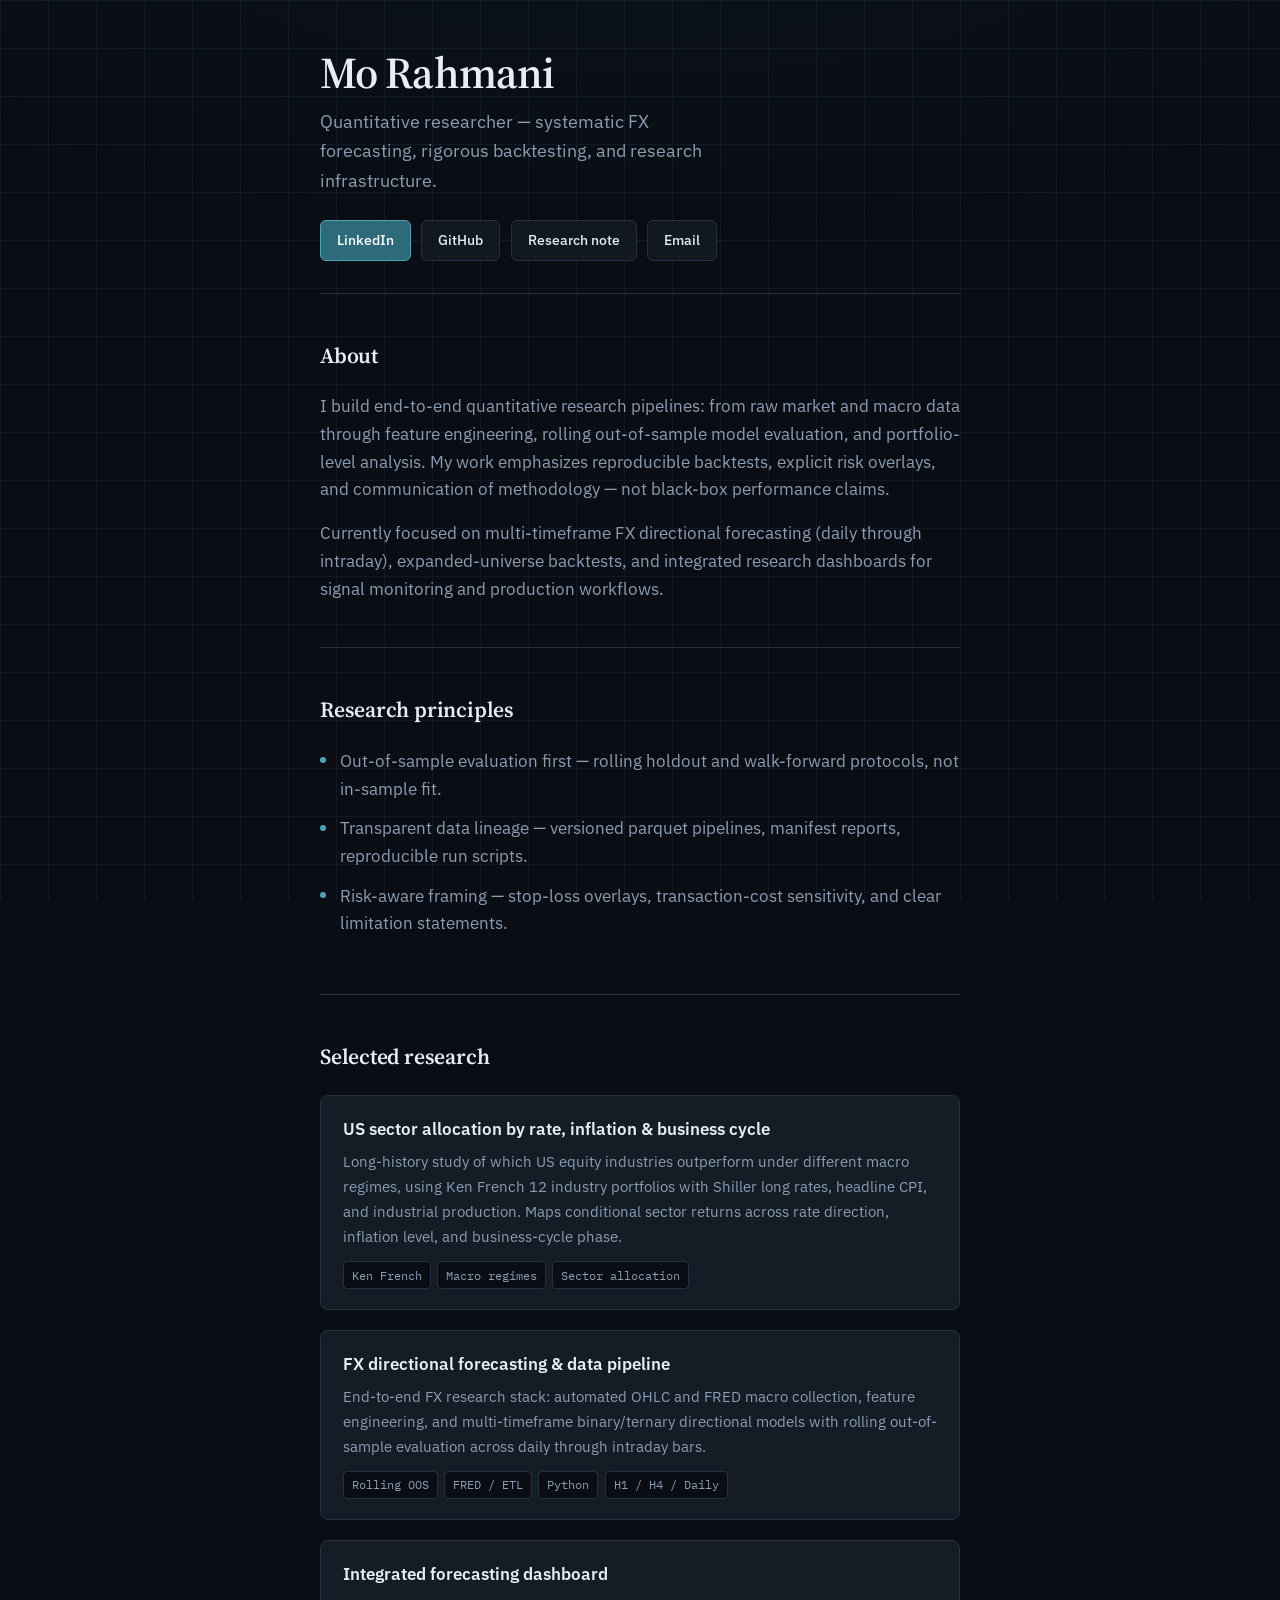
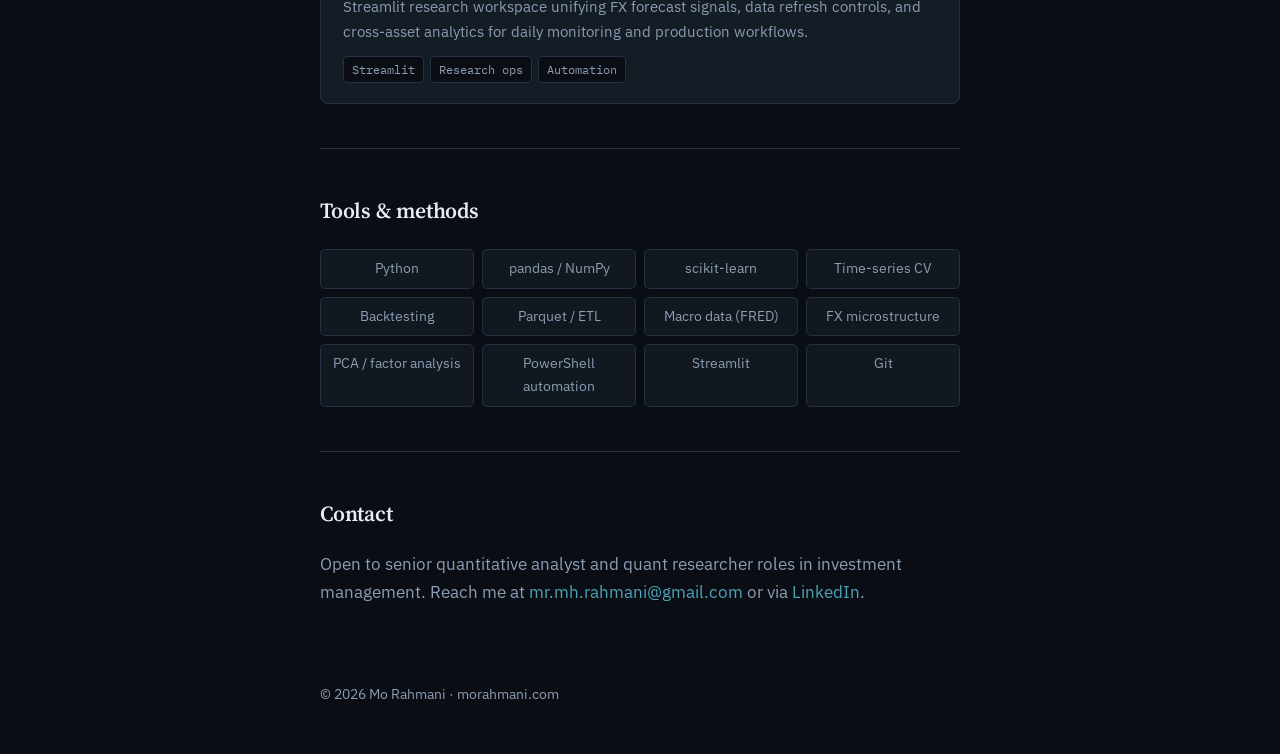
==== commit b88ee2ff: "Remove resume PDF and download link from site Co-authored-by: Cursor <cursoragent@cursor.com>" ====
--- a/website/index.html
+++ b/website/index.html
@@ -20,8 +20,7 @@
       </p>
       <nav class="links-row" aria-label="Primary links">
         <!-- Update href values below with your real URLs -->
-        <a class="btn btn-primary" href="assets/resume.pdf" download>Resume (PDF)</a>
-        <a class="btn" href="https://linkedin.com/in/mo-rahmani-cfa-ma-ms" target="_blank" rel="noopener noreferrer">LinkedIn</a>
+        <a class="btn btn-primary" href="https://linkedin.com/in/mo-rahmani-cfa-ma-ms" target="_blank" rel="noopener noreferrer">LinkedIn</a>
         <a class="btn" href="https://github.com/mvincer" target="_blank" rel="noopener noreferrer">GitHub</a>
         <a class="btn" href="research.html">Research note</a>
         <a class="btn" href="mailto:mr.mh.rahmani@gmail.com">Email</a>
